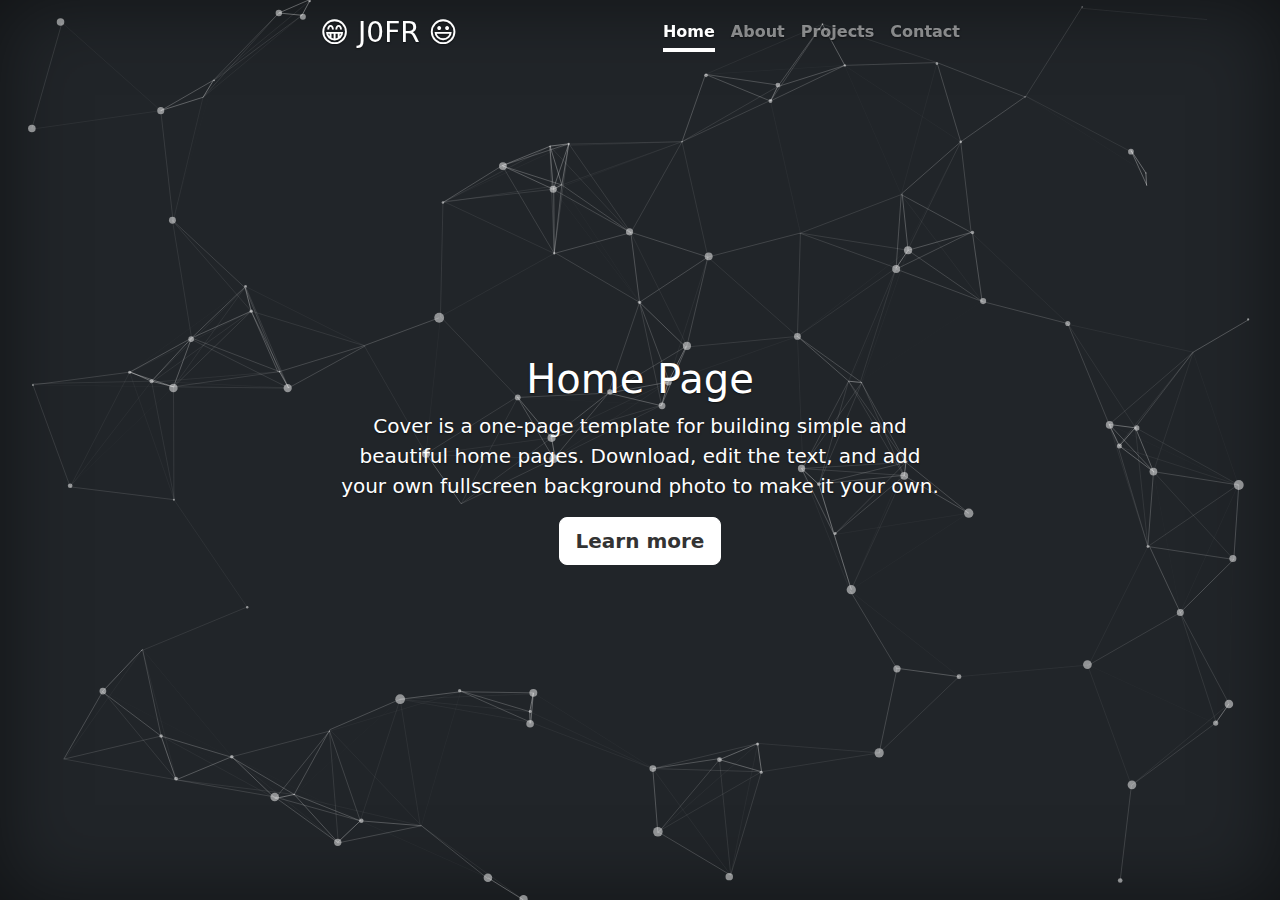
==== docs/index.html @ 98135c39 "Revert "cambios"" ====
<!doctype html>
<html lang="en" class="h-100" data-bs-theme="auto">

<head>
    <meta charset="utf-8">
    <meta name="viewport" content="width=device-width, initial-scale=1">
    <title>J0FR - Home</title>
    <!-- Boostrap CSS -->
    <link href="https://cdn.jsdelivr.net/npm/bootstrap@5.0.2/dist/css/bootstrap.min.css" rel="stylesheet"
        integrity="sha384-EVSTQN3/azprG1Anm3QDgpJLIm9Nao0Yz1ztcQTwFspd3yD65VohhpuuCOmLASjC" crossorigin="anonymous">
    <!-- Custom styles -->
    <link href="./css/bootstrap.min.css" rel="stylesheet">
    <!-- Custom styles -->
    <link href="./css/cover.css" rel="stylesheet">
    <!-- Local CSS -->
    <link rel="stylesheet" href="./css/styles.css">
</head>

<body class="d-flex h-100 text-center text-bg-dark" >
    <div id="particles-js"></div>
    
    <div class="cover-container d-flex w-100 h-100 p-3 mx-auto flex-column">
        <header class="mb-auto position-relative">
            <div>
                <h3 class="float-md-start mb-0">😁 J0FR 😃</h3>
                <nav class="nav nav-masthead justify-content-center float-md-end">
                    <a class="nav-link fw-bold py-1 px-0 active" aria-current="page" href="#">Home</a>
                    <a class="nav-link fw-bold py-1 px-0" href="./subSections/about.html">About</a>
                    <a class="nav-link fw-bold py-1 px-0" href="./subSections/projects.html">Projects</a>
                    <a class="nav-link fw-bold py-1 px-0" href="./subSections/contact.html">Contact</a>
                </nav>
            </div>
        </header>

        <main class="px-3">
            <h1>Home Page</h1>
            <p class="lead">Cover is a one-page template for building simple and beautiful home pages. Download, edit
                the text, and add your own fullscreen background photo to make it your own.</p>
            <p class="lead">
                <a href="#" class="btn btn-lg btn-light fw-bold border-white bg-white">Learn more</a>
            </p>
        </main>
        <div class="mt-auto"></div>

        <!-- <footer class="mt-auto text-white-50">
            <p>Cover template for <a href="https://getbootstrap.com/" class="text-white">Bootstrap</a>, by <a
                    href="https://twitter.com/mdo" class="text-white">@mdo</a>.</p>
        </footer> -->
    </div>
    
    <!-- JS Boostrap -->
    <script src="https://cdn.jsdelivr.net/npm/bootstrap@5.0.2/dist/js/bootstrap.bundle.min.js"
        integrity="sha384-MrcW6ZMFYlzcLA8Nl+NtUVF0sA7MsXsP1UyJoMp4YLEuNSfAP+JcXn/tWtIaxVXM"
        crossorigin="anonymous"></script>
    <!-- JS Local -->
    <script src="./js/main.js"></script>
    <!-- JS Local -->
    <script src="./js/particles.js"></script>
    <!-- JS Local -->
    <script src="./js/app.js"></script>
    </body>
</html>
---- docs/css/cover.css ----
/*
 * Globals
 */


/* Custom default button */
.btn-light,
.btn-light:hover,
.btn-light:focus {
  color: #333;
  text-shadow: none; /* Prevent inheritance from `body` */
}


/*
 * Base structure
 */

body {
  text-shadow: 0 .05rem .1rem rgba(0, 0, 0, .5);
  box-shadow: inset 0 0 5rem rgba(0, 0, 0, .5);
}

.cover-container {
  max-width: 42em;
}


/*
 * Header
 */

.nav-masthead .nav-link {
  color: rgba(255, 255, 255, .5);
  border-bottom: .25rem solid transparent;
}

.nav-masthead .nav-link:hover,
.nav-masthead .nav-link:focus {
  border-bottom-color: rgba(255, 255, 255, .25);
}

.nav-masthead .nav-link + .nav-link {
  margin-left: 1rem;
}

.nav-masthead .active {
  color: #fff;
  border-bottom-color: #fff;
}
---- docs/css/styles.css ----
.bd-placeholder-img {
    font-size: 1.125rem;
    text-anchor: middle;
    -webkit-user-select: none;
    -moz-user-select: none;
    user-select: none;
  }

  @media (min-width: 768px) {
    .bd-placeholder-img-lg {
      font-size: 3.5rem;
    }
  }

  .b-example-divider {
    width: 100%;
    height: 3rem;
    background-color: rgba(0, 0, 0, .1);
    border: solid rgba(0, 0, 0, .15);
    border-width: 1px 0;
    box-shadow: inset 0 .5em 1.5em rgba(0, 0, 0, .1), inset 0 .125em .5em rgba(0, 0, 0, .15);
  }

  .b-example-vr {
    flex-shrink: 0;
    width: 1.5rem;
    height: 100vh;
  }

  .bi {
    vertical-align: -.125em;
    fill: currentColor;
  }

  .nav-scroller {
    position: relative;
    z-index: 2;
    height: 2.75rem;
    overflow-y: hidden;
  }

  .nav-scroller .nav {
    display: flex;
    flex-wrap: nowrap;
    padding-bottom: 1rem;
    margin-top: -1px;
    overflow-x: auto;
    text-align: center;
    white-space: nowrap;
    -webkit-overflow-scrolling: touch;
  }

  .btn-bd-primary {
    --bd-violet-bg: #712cf9;
    --bd-violet-rgb: 112.520718, 44.062154, 249.437846;

    --bs-btn-font-weight: 600;
    --bs-btn-color: var(--bs-white);
    --bs-btn-bg: var(--bd-violet-bg);
    --bs-btn-border-color: var(--bd-violet-bg);
    --bs-btn-hover-color: var(--bs-white);
    --bs-btn-hover-bg: #6528e0;
    --bs-btn-hover-border-color: #6528e0;
    --bs-btn-focus-shadow-rgb: var(--bd-violet-rgb);
    --bs-btn-active-color: var(--bs-btn-hover-color);
    --bs-btn-active-bg: #5a23c8;
    --bs-btn-active-border-color: #5a23c8;
  }
  .bd-mode-toggle {
    z-index: 1500;
  }

  #particles-js {
    position: fixed;
    top: 0;
    right: 0;
    bottom: 0;
    left: 0;
    z-index: 0;
  }
  
  #overlay {
    position: relative;
    padding: 50px;
  }
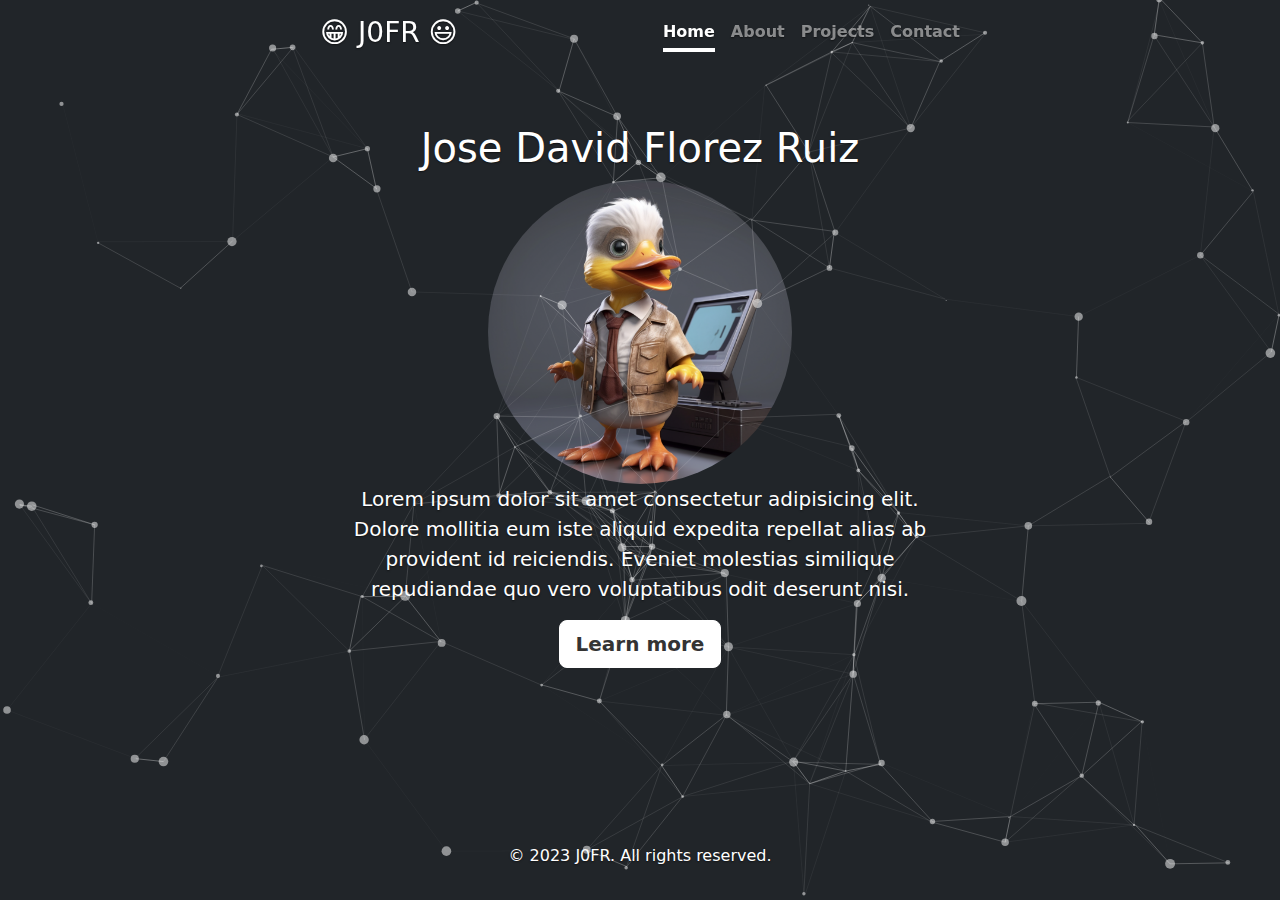
==== commit 63b55468: "Revert otra vez" ====
--- a/docs/index.html
+++ b/docs/index.html
@@ -10,43 +10,46 @@
         integrity="sha384-EVSTQN3/azprG1Anm3QDgpJLIm9Nao0Yz1ztcQTwFspd3yD65VohhpuuCOmLASjC" crossorigin="anonymous">
     <!-- Custom styles -->
     <link href="./css/bootstrap.min.css" rel="stylesheet">
-    <!-- Custom styles -->
-    <link href="./css/cover.css" rel="stylesheet">
     <!-- Local CSS -->
     <link rel="stylesheet" href="./css/styles.css">
 </head>
 
-<body class="d-flex h-100 text-center text-bg-dark" >
-    <div id="particles-js"></div>
+<body class="main text-bg-dark">
     
-    <div class="cover-container d-flex w-100 h-100 p-3 mx-auto flex-column">
-        <header class="mb-auto position-relative">
-            <div>
-                <h3 class="float-md-start mb-0">😁 J0FR 😃</h3>
-                <nav class="nav nav-masthead justify-content-center float-md-end">
-                    <a class="nav-link fw-bold py-1 px-0 active" aria-current="page" href="#">Home</a>
-                    <a class="nav-link fw-bold py-1 px-0" href="./subSections/about.html">About</a>
-                    <a class="nav-link fw-bold py-1 px-0" href="./subSections/projects.html">Projects</a>
-                    <a class="nav-link fw-bold py-1 px-0" href="./subSections/contact.html">Contact</a>
-                </nav>
-            </div>
-        </header>
+    
+    <div class="d-flex h-100 text-center text-bg-dark ">
+        <div id="particles-js"></div>
+        <div class="cover-container d-flex w-100 h-100 p-3 mx-auto flex-column">
+            <header class="mb-auto position-relative">
+                <div>
+                    <h3 class="float-md-start mb-0">😁 J0FR 😃</h3>
+                    <nav class="nav nav-masthead justify-content-center float-md-end">
+                        <a class="nav-link fw-bold py-1 px-0 active" aria-current="page" href="#">Home</a>
+                        <a class="nav-link fw-bold py-1 px-0" href="./subSections/about.html">About</a>
+                        <a class="nav-link fw-bold py-1 px-0" href="./subSections/projects.html">Projects</a>
+                        <a class="nav-link fw-bold py-1 px-0" href="./subSections/contact.html">Contact</a>
+                    </nav>
+                </div>
+            </header>
 
-        <main class="px-3">
-            <h1>Home Page</h1>
-            <p class="lead">Cover is a one-page template for building simple and beautiful home pages. Download, edit
-                the text, and add your own fullscreen background photo to make it your own.</p>
-            <p class="lead">
-                <a href="#" class="btn btn-lg btn-light fw-bold border-white bg-white">Learn more</a>
-            </p>
-        </main>
-        <div class="mt-auto"></div>
-
-        <!-- <footer class="mt-auto text-white-50">
-            <p>Cover template for <a href="https://getbootstrap.com/" class="text-white">Bootstrap</a>, by <a
-                    href="https://twitter.com/mdo" class="text-white">@mdo</a>.</p>
-        </footer> -->
+            <main class="px-3">
+                <h1>Jose David Florez Ruiz</h1>
+                <img src="./assets/j0fr-image.png" class="img-fluid rounded-circle mx-auto d-block" alt="Responsive image">
+                <p class="lead">Lorem ipsum dolor sit amet consectetur adipisicing elit. Dolore mollitia eum iste aliquid expedita repellat alias ab provident id reiciendis. Eveniet molestias similique repudiandae quo vero voluptatibus odit deserunt nisi.</p>
+                <p class="lead">
+                    <a href="#" class="btn btn-lg btn-light fw-bold border-white bg-white">Learn more</a>
+                </p>
+            </main>
+            <div class="mt-auto"></div>
+            <footer class="footer text-white mt-auto py-3">
+                <div class="container text-center">
+                    <p class="mb-0">© 2023 J0FR. All rights reserved.</p>
+                </div>
+            </footer>
+        </div>
     </div>
+    
+    
     
     <!-- JS Boostrap -->
     <script src="https://cdn.jsdelivr.net/npm/bootstrap@5.0.2/dist/js/bootstrap.bundle.min.js"
--- a/docs/css/styles.css
+++ b/docs/css/styles.css
@@ -1,85 +1,147 @@
 .bd-placeholder-img {
-    font-size: 1.125rem;
-    text-anchor: middle;
-    -webkit-user-select: none;
-    -moz-user-select: none;
-    user-select: none;
+  font-size: 1.125rem;
+  text-anchor: middle;
+  -webkit-user-select: none;
+  -moz-user-select: none;
+  user-select: none;
+}
+
+@media (min-width: 768px) {
+  .bd-placeholder-img-lg {
+    font-size: 3.5rem;
   }
+}
 
-  @media (min-width: 768px) {
-    .bd-placeholder-img-lg {
-      font-size: 3.5rem;
-    }
-  }
+.b-example-divider {
+  width: 100%;
+  height: 3rem;
+  background-color: rgba(0, 0, 0, .1);
+  border: solid rgba(0, 0, 0, .15);
+  border-width: 1px 0;
+  box-shadow: inset 0 .5em 1.5em rgba(0, 0, 0, .1), inset 0 .125em .5em rgba(0, 0, 0, .15);
+}
 
-  .b-example-divider {
-    width: 100%;
-    height: 3rem;
-    background-color: rgba(0, 0, 0, .1);
-    border: solid rgba(0, 0, 0, .15);
-    border-width: 1px 0;
-    box-shadow: inset 0 .5em 1.5em rgba(0, 0, 0, .1), inset 0 .125em .5em rgba(0, 0, 0, .15);
-  }
+.b-example-vr {
+  flex-shrink: 0;
+  width: 1.5rem;
+  height: 100vh;
+}
 
-  .b-example-vr {
-    flex-shrink: 0;
-    width: 1.5rem;
-    height: 100vh;
-  }
+.bi {
+  vertical-align: -.125em;
+  fill: currentColor;
+}
 
-  .bi {
-    vertical-align: -.125em;
-    fill: currentColor;
-  }
+.nav-scroller {
+  position: relative;
+  z-index: 2;
+  height: 2.75rem;
+  overflow-y: hidden;
+}
 
-  .nav-scroller {
-    position: relative;
-    z-index: 2;
-    height: 2.75rem;
-    overflow-y: hidden;
-  }
+.nav-scroller .nav {
+  display: flex;
+  flex-wrap: nowrap;
+  padding-bottom: 1rem;
+  margin-top: -1px;
+  overflow-x: auto;
+  text-align: center;
+  white-space: nowrap;
+  -webkit-overflow-scrolling: touch;
+}
 
-  .nav-scroller .nav {
-    display: flex;
-    flex-wrap: nowrap;
-    padding-bottom: 1rem;
-    margin-top: -1px;
-    overflow-x: auto;
-    text-align: center;
-    white-space: nowrap;
-    -webkit-overflow-scrolling: touch;
-  }
+.btn-bd-primary {
+  --bd-violet-bg: #712cf9;
+  --bd-violet-rgb: 112.520718, 44.062154, 249.437846;
 
-  .btn-bd-primary {
-    --bd-violet-bg: #712cf9;
-    --bd-violet-rgb: 112.520718, 44.062154, 249.437846;
+  --bs-btn-font-weight: 600;
+  --bs-btn-color: var(--bs-white);
+  --bs-btn-bg: var(--bd-violet-bg);
+  --bs-btn-border-color: var(--bd-violet-bg);
+  --bs-btn-hover-color: var(--bs-white);
+  --bs-btn-hover-bg: #6528e0;
+  --bs-btn-hover-border-color: #6528e0;
+  --bs-btn-focus-shadow-rgb: var(--bd-violet-rgb);
+  --bs-btn-active-color: var(--bs-btn-hover-color);
+  --bs-btn-active-bg: #5a23c8;
+  --bs-btn-active-border-color: #5a23c8;
+}
+.bd-mode-toggle {
+  z-index: 1500;
+}
 
-    --bs-btn-font-weight: 600;
-    --bs-btn-color: var(--bs-white);
-    --bs-btn-bg: var(--bd-violet-bg);
-    --bs-btn-border-color: var(--bd-violet-bg);
-    --bs-btn-hover-color: var(--bs-white);
-    --bs-btn-hover-bg: #6528e0;
-    --bs-btn-hover-border-color: #6528e0;
-    --bs-btn-focus-shadow-rgb: var(--bd-violet-rgb);
-    --bs-btn-active-color: var(--bs-btn-hover-color);
-    --bs-btn-active-bg: #5a23c8;
-    --bs-btn-active-border-color: #5a23c8;
-  }
-  .bd-mode-toggle {
-    z-index: 1500;
-  }
+.main {
+  position: absolute;
+  top: 0;
+  right: 0;
+  bottom: 0;
+  left: 0;
+  z-index: 0;
+}
 
-  #particles-js {
-    position: fixed;
-    top: 0;
-    right: 0;
-    bottom: 0;
-    left: 0;
-    z-index: 0;
-  }
+#particles-js {
+  position: fixed;
+  top: 0;
+  right: 0;
+  bottom: 0;
+  left: 0;
+  z-index: 0;
+}
   
-  #overlay {
-    position: relative;
-    padding: 50px;
-  }+
+/*
+ * Globals
+ */
+
+
+/* Custom default button */
+.btn-light,
+.btn-light:hover,
+.btn-light:focus {
+  color: #333;
+  text-shadow: none; /* Prevent inheritance from `body` */
+}
+
+
+/*
+ * Base structure
+ */
+
+body {
+  text-shadow: 0 .05rem .1rem rgba(0, 0, 0, .5);
+  box-shadow: inset 0 0 5rem rgba(0, 0, 0, .5);
+}
+
+.cover-container {
+  max-width: 42em;
+}
+
+
+/*
+ * Header
+ */
+
+.nav-masthead .nav-link {
+  color: rgba(255, 255, 255, .5);
+  border-bottom: .25rem solid transparent;
+}
+
+.nav-masthead .nav-link:hover,
+.nav-masthead .nav-link:focus {
+  border-bottom-color: rgba(255, 255, 255, .25);
+}
+
+.nav-masthead .nav-link + .nav-link {
+  margin-left: 1rem;
+}
+
+.nav-masthead .active {
+  color: #fff;
+  border-bottom-color: #fff;
+}
+
+img {
+  display: block;
+  max-width: 50% !important;
+  height: auto;
+}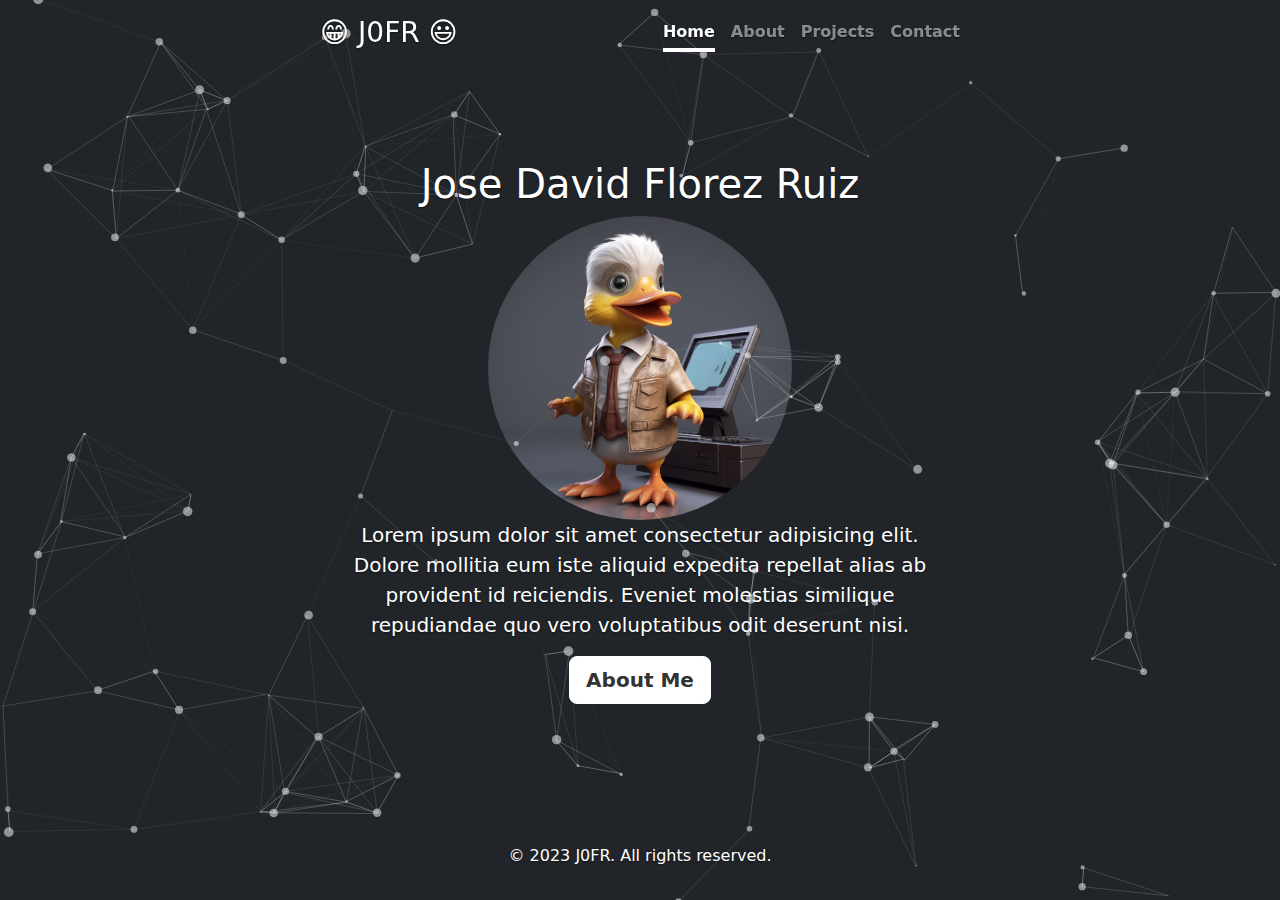
==== commit c9afaa17: "about me" ====
--- a/docs/index.html
+++ b/docs/index.html
@@ -25,9 +25,9 @@
                     <h3 class="float-md-start mb-0">😁 J0FR 😃</h3>
                     <nav class="nav nav-masthead justify-content-center float-md-end">
                         <a class="nav-link fw-bold py-1 px-0 active" aria-current="page" href="#">Home</a>
-                        <a class="nav-link fw-bold py-1 px-0" href="./subSections/about.html">About</a>
-                        <a class="nav-link fw-bold py-1 px-0" href="./subSections/projects.html">Projects</a>
-                        <a class="nav-link fw-bold py-1 px-0" href="./subSections/contact.html">Contact</a>
+                        <a class="nav-link fw-bold py-1 px-0" href="./about.html">About</a>
+                        <a class="nav-link fw-bold py-1 px-0" href="./projects.html">Projects</a>
+                        <a class="nav-link fw-bold py-1 px-0" href="./contact.html">Contact</a>
                     </nav>
                 </div>
             </header>
@@ -37,10 +37,9 @@
                 <img src="./assets/j0fr-image.png" class="img-fluid rounded-circle mx-auto d-block" alt="Responsive image">
                 <p class="lead">Lorem ipsum dolor sit amet consectetur adipisicing elit. Dolore mollitia eum iste aliquid expedita repellat alias ab provident id reiciendis. Eveniet molestias similique repudiandae quo vero voluptatibus odit deserunt nisi.</p>
                 <p class="lead">
-                    <a href="#" class="btn btn-lg btn-light fw-bold border-white bg-white">Learn more</a>
+                    <a href="./about.html" class="btn btn-lg btn-light fw-bold border-white bg-white position-relative">About Me</a>
                 </p>
             </main>
-            <div class="mt-auto"></div>
             <footer class="footer text-white mt-auto py-3">
                 <div class="container text-center">
                     <p class="mb-0">© 2023 J0FR. All rights reserved.</p>
@@ -48,8 +47,6 @@
             </footer>
         </div>
     </div>
-    
-    
     
     <!-- JS Boostrap -->
     <script src="https://cdn.jsdelivr.net/npm/bootstrap@5.0.2/dist/js/bootstrap.bundle.min.js"
--- a/docs/css/styles.css
+++ b/docs/css/styles.css
@@ -144,4 +144,4 @@
   display: block;
   max-width: 50% !important;
   height: auto;
-}+}
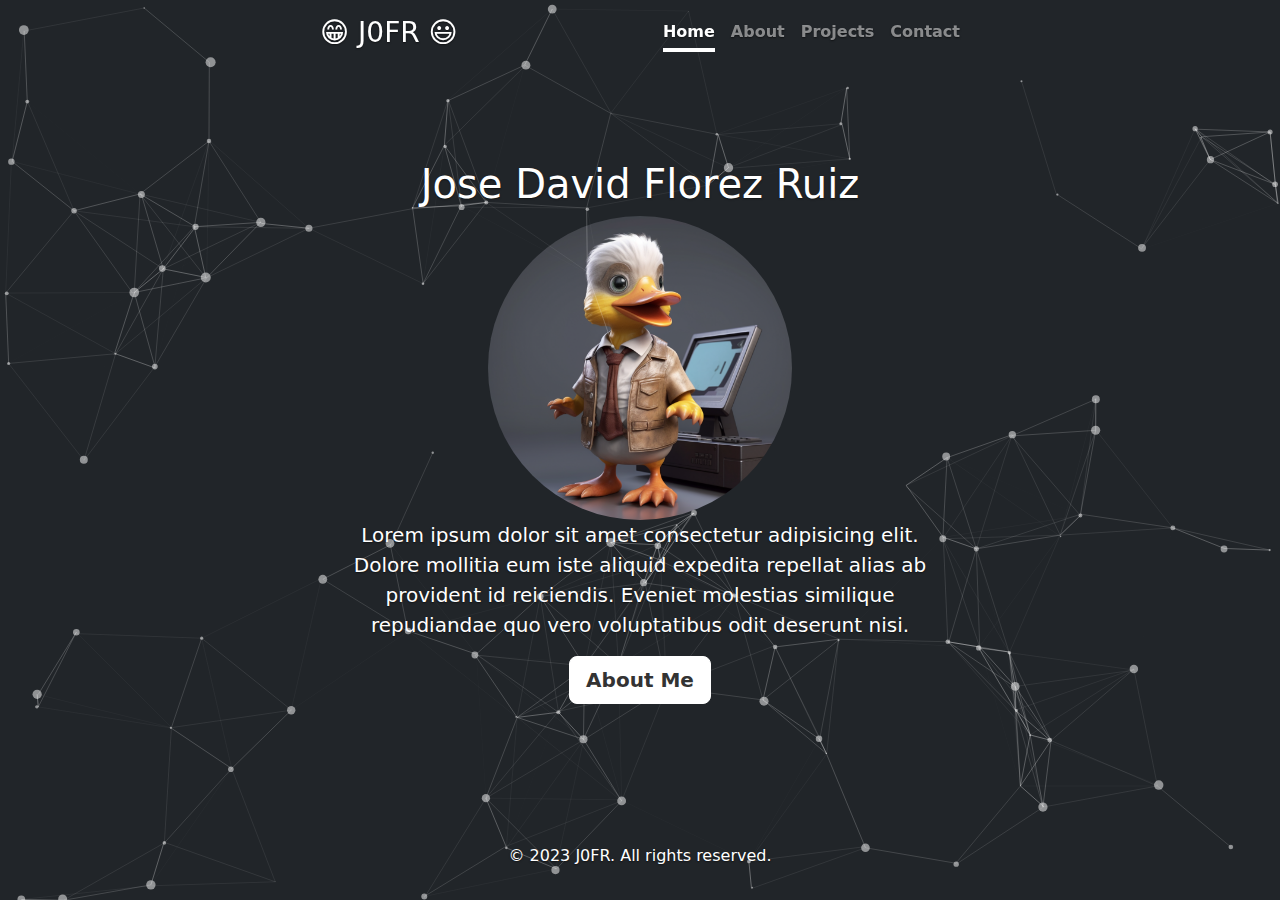
==== commit d0fab385: "Avances" ====
--- a/docs/index.html
+++ b/docs/index.html
@@ -34,7 +34,7 @@
 
             <main class="px-3">
                 <h1>Jose David Florez Ruiz</h1>
-                <img src="./assets/j0fr-image.png" class="img-fluid rounded-circle mx-auto d-block" alt="Responsive image">
+                <img src="./assets/j0fr-image.png" class="img-fluid rounded-circle mx-auto d-block" alt="Photo of J0FR">
                 <p class="lead">Lorem ipsum dolor sit amet consectetur adipisicing elit. Dolore mollitia eum iste aliquid expedita repellat alias ab provident id reiciendis. Eveniet molestias similique repudiandae quo vero voluptatibus odit deserunt nisi.</p>
                 <p class="lead">
                     <a href="./about.html" class="btn btn-lg btn-light fw-bold border-white bg-white position-relative">About Me</a>
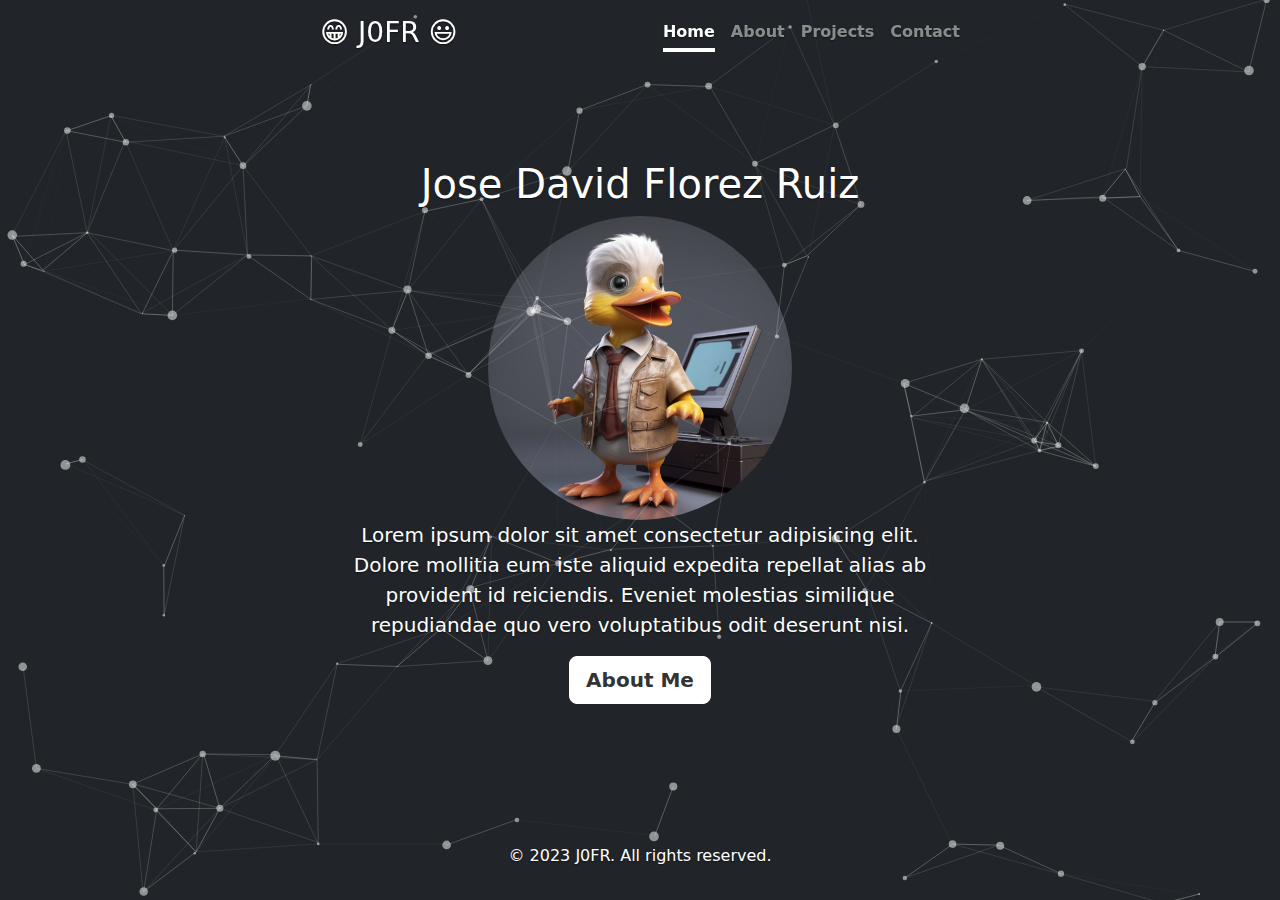
==== commit df3fead3: "iconos" ====
--- a/docs/index.html
+++ b/docs/index.html
@@ -12,6 +12,8 @@
     <link href="./css/bootstrap.min.css" rel="stylesheet">
     <!-- Local CSS -->
     <link rel="stylesheet" href="./css/styles.css">
+    <!-- Icon -->
+    <link rel="icon" type="image/x-icon" href="./assets/j0fr-image.png">
 </head>
 
 <body class="main text-bg-dark">
--- a/docs/css/styles.css
+++ b/docs/css/styles.css
@@ -145,3 +145,7 @@
   max-width: 50% !important;
   height: auto;
 }
+
+body {
+  user-select: none !important;
+}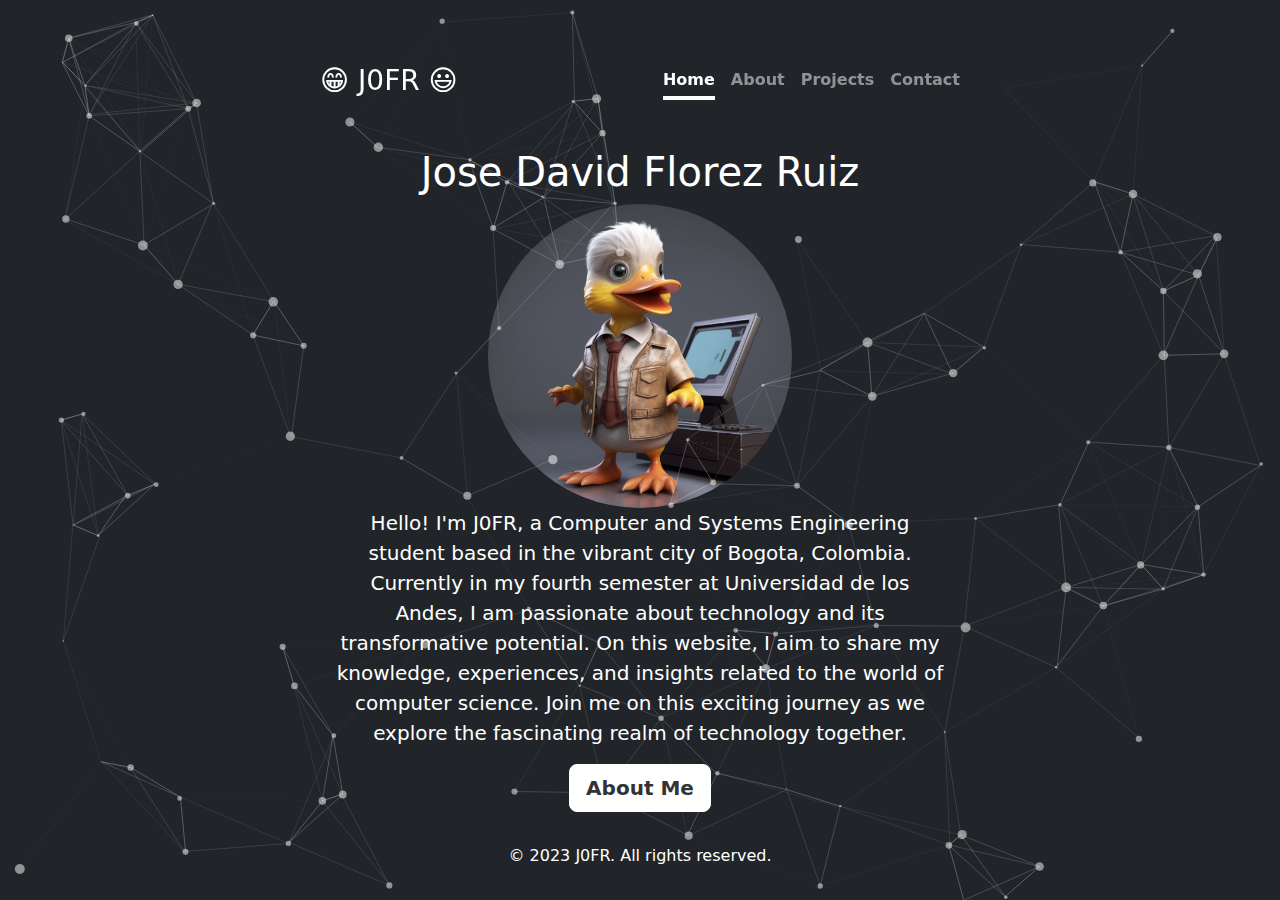
==== commit 64f2ac74: "Projects | Finalizado" ====
--- a/docs/index.html
+++ b/docs/index.html
@@ -17,8 +17,6 @@
 </head>
 
 <body class="main text-bg-dark">
-    
-    
     <div class="d-flex h-100 text-center text-bg-dark ">
         <div id="particles-js"></div>
         <div class="cover-container d-flex w-100 h-100 p-3 mx-auto flex-column">
@@ -33,13 +31,20 @@
                     </nav>
                 </div>
             </header>
+            <br>
+            <br>
 
             <main class="px-3">
                 <h1>Jose David Florez Ruiz</h1>
                 <img src="./assets/j0fr-image.png" class="img-fluid rounded-circle mx-auto d-block" alt="Photo of J0FR">
-                <p class="lead">Lorem ipsum dolor sit amet consectetur adipisicing elit. Dolore mollitia eum iste aliquid expedita repellat alias ab provident id reiciendis. Eveniet molestias similique repudiandae quo vero voluptatibus odit deserunt nisi.</p>
+                <p class="lead">Hello! I'm J0FR, a Computer and Systems Engineering student based in the vibrant city of
+                    Bogota, Colombia. Currently in my fourth semester at Universidad de los Andes, I am passionate about
+                    technology and its transformative potential. On this website, I aim to share my knowledge,
+                    experiences, and insights related to the world of computer science. Join me on this exciting journey
+                    as we explore the fascinating realm of technology together.</p>
                 <p class="lead">
-                    <a href="./about.html" class="btn btn-lg btn-light fw-bold border-white bg-white position-relative">About Me</a>
+                    <a href="./about.html"
+                        class="btn btn-lg btn-light fw-bold border-white bg-white position-relative">About Me</a>
                 </p>
             </main>
             <footer class="footer text-white mt-auto py-3">
@@ -49,7 +54,7 @@
             </footer>
         </div>
     </div>
-    
+
     <!-- JS Boostrap -->
     <script src="https://cdn.jsdelivr.net/npm/bootstrap@5.0.2/dist/js/bootstrap.bundle.min.js"
         integrity="sha384-MrcW6ZMFYlzcLA8Nl+NtUVF0sA7MsXsP1UyJoMp4YLEuNSfAP+JcXn/tWtIaxVXM"
@@ -60,5 +65,6 @@
     <script src="./js/particles.js"></script>
     <!-- JS Local -->
     <script src="./js/app.js"></script>
-    </body>
+</body>
+
 </html>--- a/docs/css/styles.css
+++ b/docs/css/styles.css
@@ -1,151 +1,133 @@
 .bd-placeholder-img {
-  font-size: 1.125rem;
-  text-anchor: middle;
-  -webkit-user-select: none;
-  -moz-user-select: none;
-  user-select: none;
+	font-size: 1.125rem;
+	text-anchor: middle;
+	-webkit-user-select: none;
+	-moz-user-select: none;
+	user-select: none;
 }
 
 @media (min-width: 768px) {
-  .bd-placeholder-img-lg {
-    font-size: 3.5rem;
-  }
+	.bd-placeholder-img-lg {
+		font-size: 3.5rem;
+	}
 }
 
 .b-example-divider {
-  width: 100%;
-  height: 3rem;
-  background-color: rgba(0, 0, 0, .1);
-  border: solid rgba(0, 0, 0, .15);
-  border-width: 1px 0;
-  box-shadow: inset 0 .5em 1.5em rgba(0, 0, 0, .1), inset 0 .125em .5em rgba(0, 0, 0, .15);
+	width: 100%;
+	height: 3rem;
+	background-color: rgba(0, 0, 0, 0.1);
+	border: solid rgba(0, 0, 0, 0.15);
+	border-width: 1px 0;
+	box-shadow: inset 0 0.5em 1.5em rgba(0, 0, 0, 0.1),
+		inset 0 0.125em 0.5em rgba(0, 0, 0, 0.15);
 }
 
 .b-example-vr {
-  flex-shrink: 0;
-  width: 1.5rem;
-  height: 100vh;
+	flex-shrink: 0;
+	width: 1.5rem;
+	height: 100vh;
 }
 
 .bi {
-  vertical-align: -.125em;
-  fill: currentColor;
+	vertical-align: -0.125em;
+	fill: currentColor;
 }
 
 .nav-scroller {
-  position: relative;
-  z-index: 2;
-  height: 2.75rem;
-  overflow-y: hidden;
+	position: relative;
+	z-index: 2;
+	height: 2.75rem;
+	overflow-y: hidden;
 }
 
 .nav-scroller .nav {
-  display: flex;
-  flex-wrap: nowrap;
-  padding-bottom: 1rem;
-  margin-top: -1px;
-  overflow-x: auto;
-  text-align: center;
-  white-space: nowrap;
-  -webkit-overflow-scrolling: touch;
+	display: flex;
+	flex-wrap: nowrap;
+	padding-bottom: 1rem;
+	margin-top: -1px;
+	overflow-x: auto;
+	text-align: center;
+	white-space: nowrap;
+	-webkit-overflow-scrolling: touch;
 }
 
 .btn-bd-primary {
-  --bd-violet-bg: #712cf9;
-  --bd-violet-rgb: 112.520718, 44.062154, 249.437846;
+	--bd-violet-bg: #712cf9;
+	--bd-violet-rgb: 112.520718, 44.062154, 249.437846;
 
-  --bs-btn-font-weight: 600;
-  --bs-btn-color: var(--bs-white);
-  --bs-btn-bg: var(--bd-violet-bg);
-  --bs-btn-border-color: var(--bd-violet-bg);
-  --bs-btn-hover-color: var(--bs-white);
-  --bs-btn-hover-bg: #6528e0;
-  --bs-btn-hover-border-color: #6528e0;
-  --bs-btn-focus-shadow-rgb: var(--bd-violet-rgb);
-  --bs-btn-active-color: var(--bs-btn-hover-color);
-  --bs-btn-active-bg: #5a23c8;
-  --bs-btn-active-border-color: #5a23c8;
+	--bs-btn-font-weight: 600;
+	--bs-btn-color: var(--bs-white);
+	--bs-btn-bg: var(--bd-violet-bg);
+	--bs-btn-border-color: var(--bd-violet-bg);
+	--bs-btn-hover-color: var(--bs-white);
+	--bs-btn-hover-bg: #6528e0;
+	--bs-btn-hover-border-color: #6528e0;
+	--bs-btn-focus-shadow-rgb: var(--bd-violet-rgb);
+	--bs-btn-active-color: var(--bs-btn-hover-color);
+	--bs-btn-active-bg: #5a23c8;
+	--bs-btn-active-border-color: #5a23c8;
 }
 .bd-mode-toggle {
-  z-index: 1500;
+	z-index: 1500;
 }
 
 .main {
-  position: absolute;
-  top: 0;
-  right: 0;
-  bottom: 0;
-  left: 0;
-  z-index: 0;
+	position: absolute;
+	top: 0;
+	right: 0;
+	bottom: 0;
+	left: 0;
+	z-index: 0;
 }
 
 #particles-js {
-  position: fixed;
-  top: 0;
-  right: 0;
-  bottom: 0;
-  left: 0;
-  z-index: 0;
+	position: fixed;
+	top: 0;
+	right: 0;
+	bottom: 0;
+	left: 0;
+	z-index: 0;
 }
-  
 
-/*
- * Globals
- */
-
-
-/* Custom default button */
 .btn-light,
 .btn-light:hover,
 .btn-light:focus {
-  color: #333;
-  text-shadow: none; /* Prevent inheritance from `body` */
-}
-
-
-/*
- * Base structure
- */
-
-body {
-  text-shadow: 0 .05rem .1rem rgba(0, 0, 0, .5);
-  box-shadow: inset 0 0 5rem rgba(0, 0, 0, .5);
+	color: #333;
+	text-shadow: none;
 }
 
 .cover-container {
-  max-width: 42em;
+	max-width: 42em;
 }
 
-
-/*
- * Header
- */
-
 .nav-masthead .nav-link {
-  color: rgba(255, 255, 255, .5);
-  border-bottom: .25rem solid transparent;
+	color: rgba(255, 255, 255, 0.5);
+	border-bottom: 0.25rem solid transparent;
 }
 
 .nav-masthead .nav-link:hover,
 .nav-masthead .nav-link:focus {
-  border-bottom-color: rgba(255, 255, 255, .25);
+	border-bottom-color: rgba(255, 255, 255, 0.25);
 }
 
 .nav-masthead .nav-link + .nav-link {
-  margin-left: 1rem;
+	margin-left: 1rem;
 }
 
 .nav-masthead .active {
-  color: #fff;
-  border-bottom-color: #fff;
+	color: #fff;
+	border-bottom-color: #fff;
 }
 
 img {
-  display: block;
-  max-width: 50% !important;
-  height: auto;
+	display: block;
+	max-width: 50% !important;
+	height: auto;
 }
 
 body {
-  user-select: none !important;
-}+	user-select: none !important;
+	padding-top: 3rem !important;
+	padding-bottom: 3rem;
+	color: rgb(var(--bs-tertiary-color-rgb));
+}
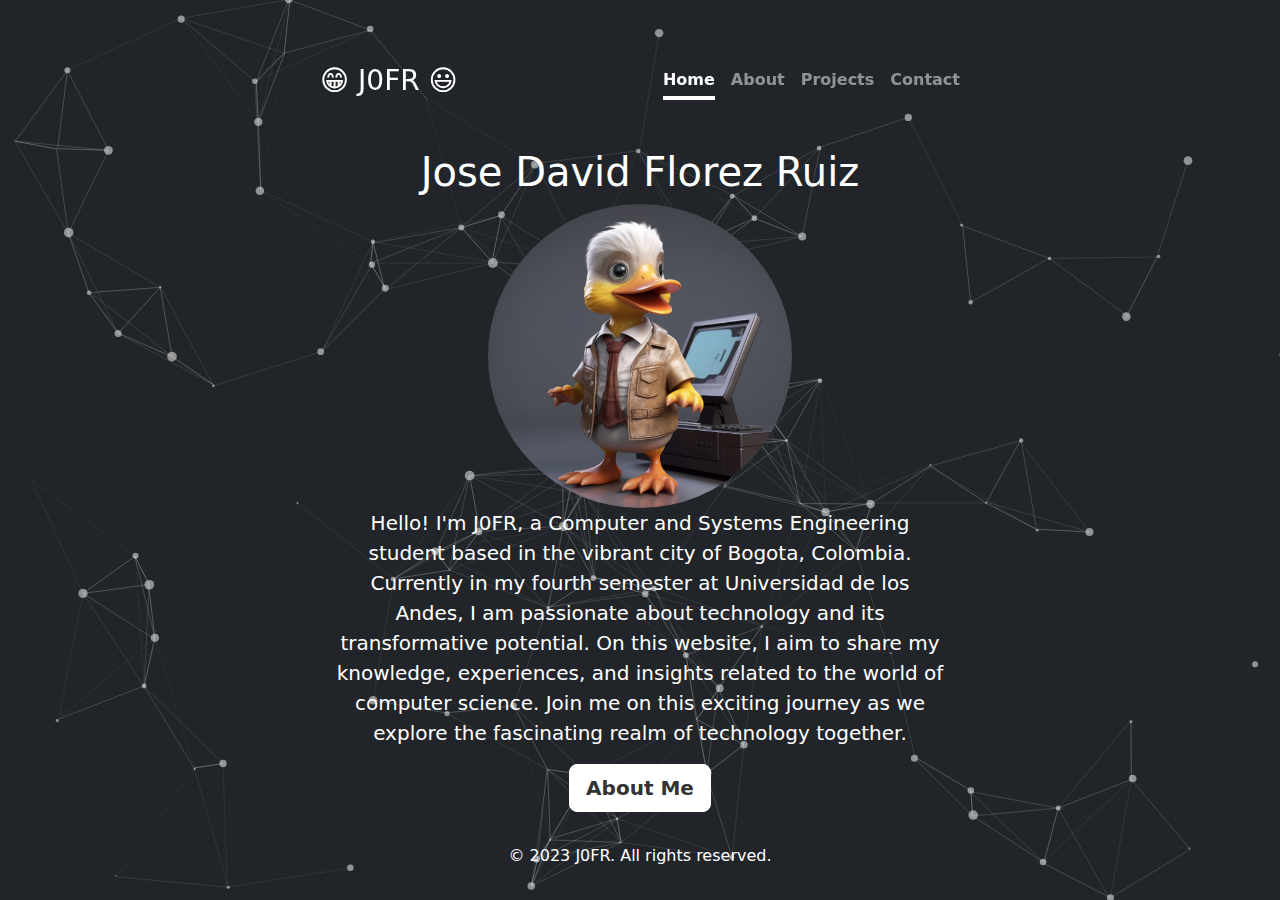
==== commit ae5ac3da: "Imagen Transparente | Reparacion" ====
--- a/docs/index.html
+++ b/docs/index.html
@@ -36,7 +36,7 @@
 
             <main class="px-3">
                 <h1>Jose David Florez Ruiz</h1>
-                <img src="./assets/j0fr-image.png" class="img-fluid rounded-circle mx-auto d-block" alt="Photo of J0FR">
+                <img src="./assets/j0fr-image.png" class="img-fluid rounded-circle mx-auto d-block position-relative" alt="Photo of J0FR">
                 <p class="lead">Hello! I'm J0FR, a Computer and Systems Engineering student based in the vibrant city of
                     Bogota, Colombia. Currently in my fourth semester at Universidad de los Andes, I am passionate about
                     technology and its transformative potential. On this website, I aim to share my knowledge,
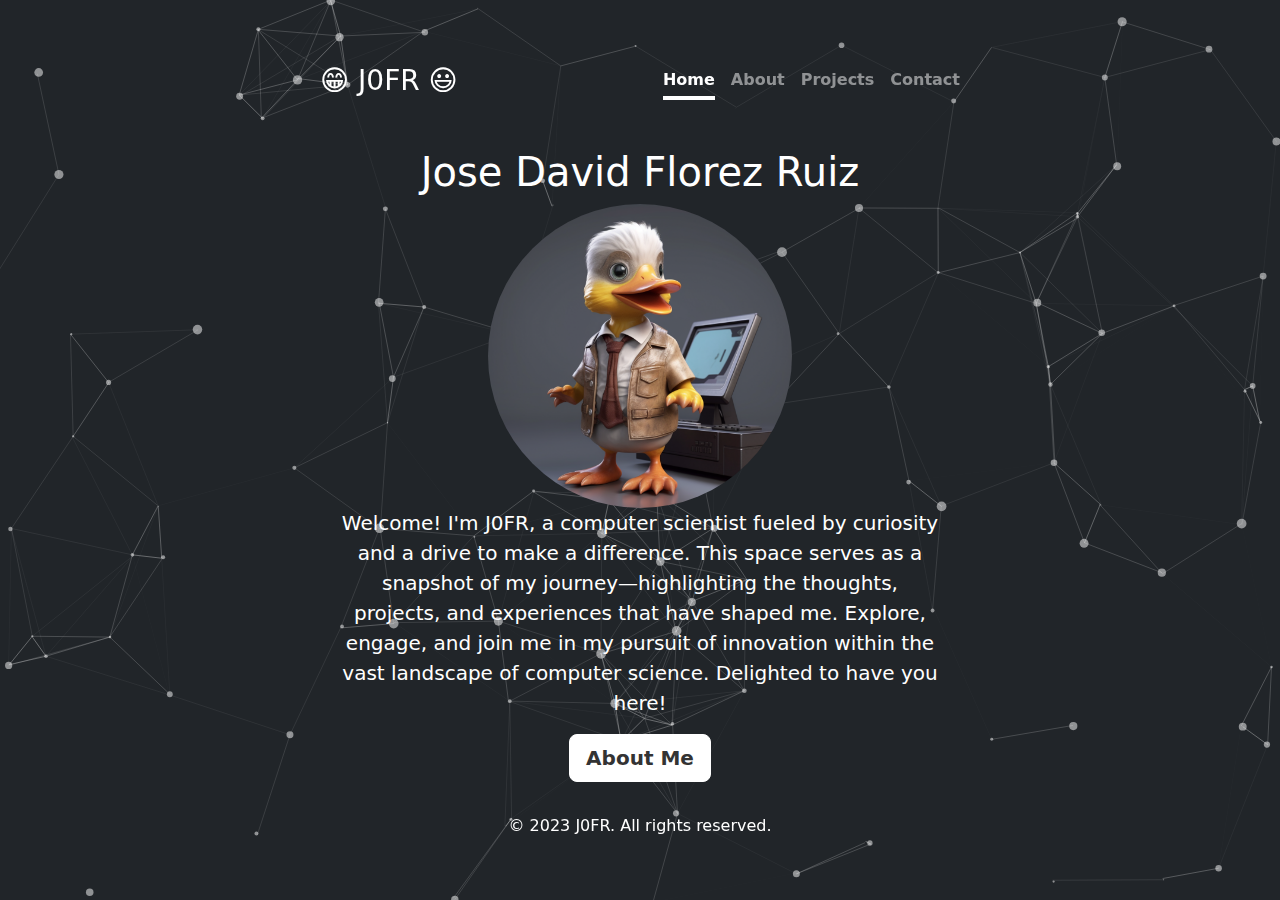
==== commit e9e415a5: "Contenido" ====
--- a/docs/index.html
+++ b/docs/index.html
@@ -37,17 +37,18 @@
             <main class="px-3">
                 <h1>Jose David Florez Ruiz</h1>
                 <img src="./assets/j0fr-image.png" class="img-fluid rounded-circle mx-auto d-block position-relative" alt="Photo of J0FR">
-                <p class="lead">Hello! I'm J0FR, a Computer and Systems Engineering student based in the vibrant city of
-                    Bogota, Colombia. Currently in my fourth semester at Universidad de los Andes, I am passionate about
-                    technology and its transformative potential. On this website, I aim to share my knowledge,
-                    experiences, and insights related to the world of computer science. Join me on this exciting journey
-                    as we explore the fascinating realm of technology together.</p>
+                <p class="lead">
+                    Welcome! I'm J0FR, a computer scientist fueled by curiosity and a drive to make a difference. 
+                    This space serves as a snapshot of my journey—highlighting the thoughts, projects, and experiences 
+                    that have shaped me. Explore, engage, and join me in my pursuit of innovation within the vast landscape 
+                    of computer science. Delighted to have you here!
+                </p>
                 <p class="lead">
                     <a href="./about.html"
                         class="btn btn-lg btn-light fw-bold border-white bg-white position-relative">About Me</a>
                 </p>
             </main>
-            <footer class="footer text-white mt-auto py-3">
+            <footer class="footer text-white mt-auto py-3 sticky-bottom ">
                 <div class="container text-center">
                     <p class="mb-0">© 2023 J0FR. All rights reserved.</p>
                 </div>
